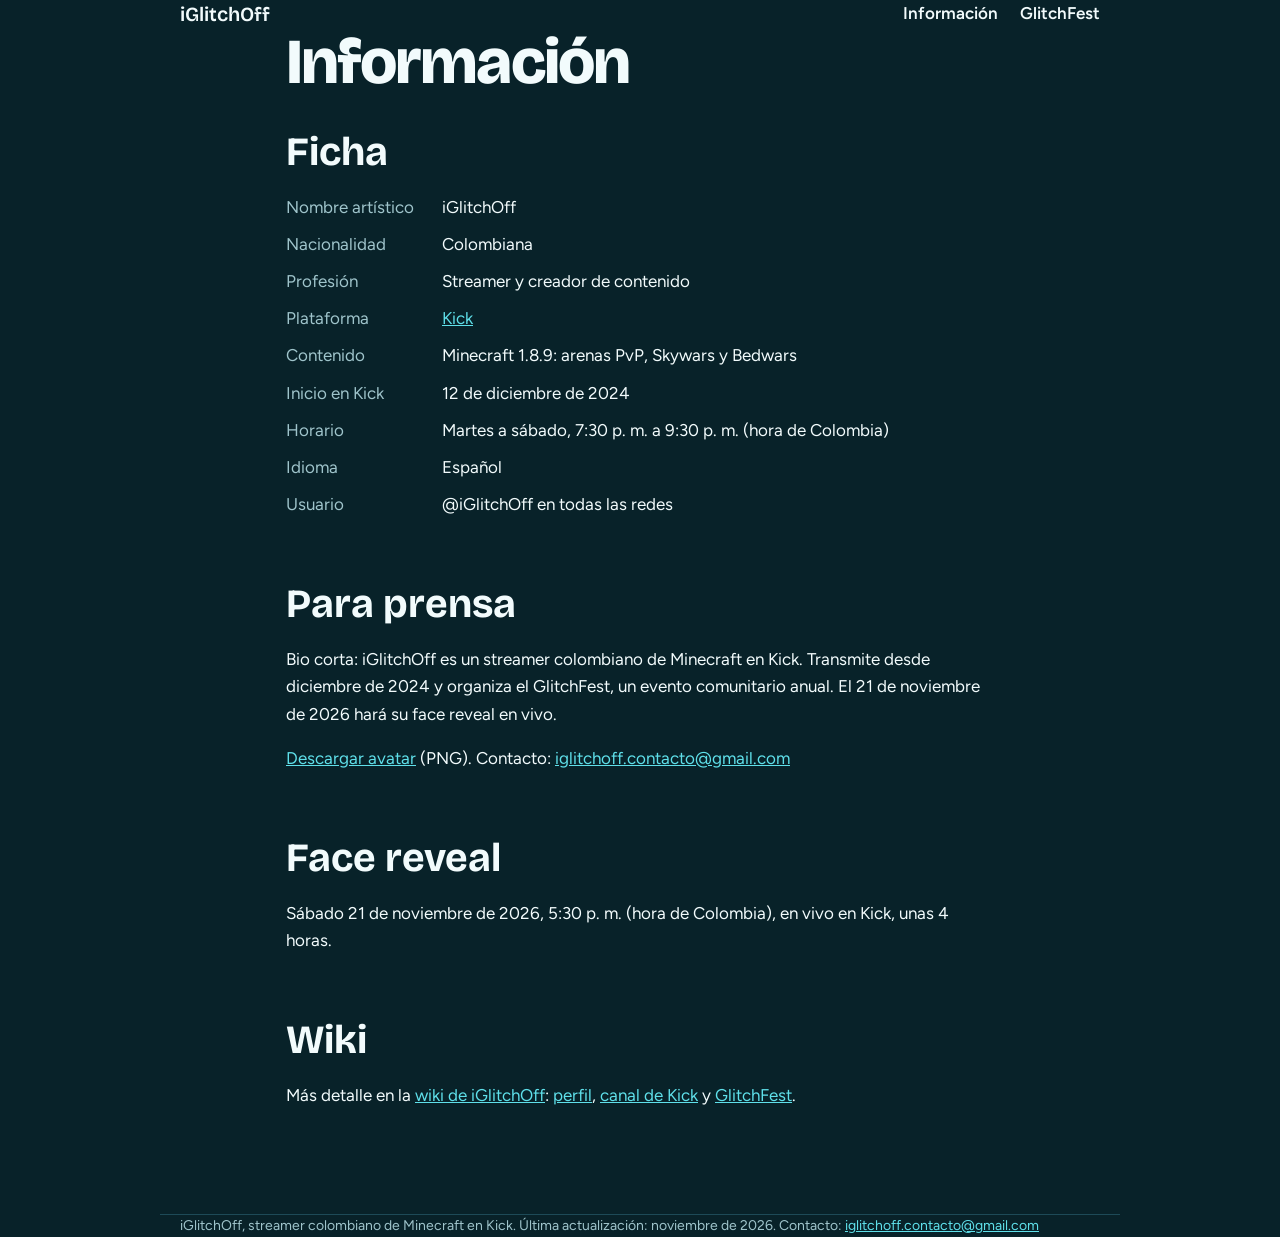
==== informacion/index.html @ 1429c7c4 "Create index.html for iGlitchOff information page Added a new HTML file for iGlitchOff with informat" ====
<!DOCTYPE html><html lang="es"><head><meta charset="UTF-8"><meta name="viewport" content="width=device-width,initial-scale=1"><link rel="icon" href="/avatar.png"><link rel="stylesheet" href="/style.css"><link href="https://fonts.googleapis.com/css2?family=Bricolage+Grotesque:wght@700;800&family=Figtree:wght@400;600;700&display=swap" rel="stylesheet">
<title>Información de iGlitchOff: datos, horario y prensa</title>
<meta name="description" content="Datos de iGlitchOff, streamer colombiano de Minecraft en Kick: horario, contenido, redes, contacto y material para prensa.">
<link rel="canonical" href="https://iglitchoff.github.io/informacion/"></head><body><nav class="w"><b><a href="/" style="color:inherit;text-decoration:none">iGlitchOff</a></b><a href="/informacion/">Información</a><a href="/glitchfest/">GlitchFest</a></nav><main class="w prose" style="padding-bottom:40px"><h1 style="font-size:clamp(38px,7vw,64px);animation:none">Información</h1>
<section><h2>Ficha</h2><dl><dt>Nombre artístico</dt><dd>iGlitchOff</dd><dt>Nacionalidad</dt><dd>Colombiana</dd><dt>Profesión</dt><dd>Streamer y creador de contenido</dd><dt>Plataforma</dt><dd><a href="https://kick.com/iGlitchOff">Kick</a></dd><dt>Contenido</dt><dd>Minecraft 1.8.9: arenas PvP, Skywars y Bedwars</dd><dt>Inicio en Kick</dt><dd>12 de diciembre de 2024</dd><dt>Horario</dt><dd>Martes a sábado, 7:30 p. m. a 9:30 p. m. (hora de Colombia)</dd><dt>Idioma</dt><dd>Español</dd><dt>Usuario</dt><dd>@iGlitchOff en todas las redes</dd></dl></section>
<section><h2>Para prensa</h2><p>Bio corta: iGlitchOff es un streamer colombiano de Minecraft en Kick. Transmite desde diciembre de 2024 y organiza el GlitchFest, un evento comunitario anual. El 21 de noviembre de 2026 hará su face reveal en vivo.</p><p><a href="/avatar.png" download>Descargar avatar</a> (PNG). Contacto: <a href="mailto:iglitchoff.contacto@gmail.com">iglitchoff.contacto@gmail.com</a></p></section>
<section><h2>Face reveal</h2><p>Sábado 21 de noviembre de 2026, 5:30 p. m. (hora de Colombia), en vivo en Kick, unas 4 horas.</p></section><section><h2>Wiki</h2><p>Más detalle en la <a href="https://iglitchoff.fandom.com/es/wiki/Wiki_iGlitchOff">wiki de iGlitchOff</a>: <a href="https://iglitchoff.fandom.com/es/wiki/IGlitchOff">perfil</a>, <a href="https://iglitchoff.fandom.com/es/wiki/IGlitchOff_en_Kick">canal de Kick</a> y <a href="https://iglitchoff.fandom.com/es/wiki/GlitchFest">GlitchFest</a>.</p></section></main><footer class="w">iGlitchOff, streamer colombiano de Minecraft en Kick. Última actualización: noviembre de 2026. Contacto: <a href="mailto:iglitchoff.contacto@gmail.com">iglitchoff.contacto@gmail.com</a></footer><script src="/site.js"></script></body></html>
---- style.css ----
:root{--bg:#082229;--panel:#0f3440;--cy:#5fe0ea;--lav:#b9b5ee;--tx:#f2fbfc;--mu:#9fc4cb}
*{box-sizing:border-box}html{scroll-behavior:smooth}
body{margin:0;background:var(--bg);color:var(--tx);font:17px/1.6 "Figtree",system-ui,sans-serif}
a{color:var(--cy)}h1,h2,h3{font-family:"Bricolage Grotesque",system-ui,sans-serif;line-height:1.1;margin:0 0 .5em}
.w{max-width:960px;margin:0 auto;padding:0 20px}
nav{display:flex;gap:22px;align-items:center;padding:18px 0}nav b{font:800 20px "Bricolage Grotesque";margin-right:auto}
nav a{color:var(--tx);text-decoration:none;font-weight:600}nav a:hover{color:var(--cy)}
.hero{display:grid;grid-template-columns:1.3fr 1fr;gap:30px;align-items:center;padding:30px 0 50px}
h1{font-size:clamp(46px,9vw,92px);font-weight:800;letter-spacing:-.03em;animation:gl .7s steps(2) 1}
@keyframes gl{0%{text-shadow:6px 0 var(--lav),-6px 0 var(--cy);transform:translateX(5px)}50%{text-shadow:-4px 0 var(--lav),4px 0 var(--cy);transform:translateX(-4px)}100%{text-shadow:none;transform:none}}
.hero img{width:100%;max-width:330px;justify-self:center}
.btns{display:flex;flex-wrap:wrap;gap:10px;margin-top:22px}
.b{padding:12px 22px;border-radius:10px;font-weight:700;text-decoration:none;border:2px solid var(--cy);color:var(--cy)}
.b.p{background:var(--cy);color:#06242b}.b:hover,.b:focus-visible{outline:3px solid var(--lav);outline-offset:2px}
.rev{background:var(--cy);color:#06242b;border-radius:22px 22px 22px 4px;padding:34px;margin:10px 0 60px}
.rev h2{font-size:clamp(28px,5vw,44px)}.rev p{margin:.2em 0 1em;max-width:60ch}
#cd{display:flex;gap:18px;font:800 clamp(34px,8vw,64px)/1 "Bricolage Grotesque";flex-wrap:wrap}
#cd small{display:block;font:600 14px "Figtree";opacity:.75}.rev .b{border-color:#06242b;color:#06242b;display:inline-block;margin-top:22px}
section{margin:0 0 64px}h2{font-size:clamp(28px,4.5vw,40px)}
iframe{width:100%;aspect-ratio:16/9;border:0;border-radius:14px;background:var(--panel)}
.st{display:flex;flex-wrap:wrap;gap:12px 50px}.st div{font:800 clamp(38px,7vw,60px)/1 "Bricolage Grotesque"}.st span{display:block;font:500 15px "Figtree";color:var(--mu);margin-top:6px}
.lk a{display:flex;justify-content:space-between;padding:16px 4px;border-bottom:1px solid #1d4a57;color:var(--tx);text-decoration:none;font-weight:600;font-size:19px}
.lk a:hover{color:var(--cy);padding-left:12px;transition:.2s}.lk i{color:var(--mu);font-style:normal;font-weight:400;font-size:15px}
.prose{max-width:68ch}.prose h3{margin-top:1.4em;font-size:20px}dl{display:grid;grid-template-columns:max-content 1fr;gap:10px 28px}dt{color:var(--mu)}dd{margin:0}
footer{padding:30px 0 50px;color:var(--mu);font-size:14px;border-top:1px solid #1d4a57}
@media(max-width:700px){.hero{grid-template-columns:1fr}.hero img{max-width:220px;order:-1;justify-self:start}.rev{padding:24px}}
@media(prefers-reduced-motion:reduce){h1{animation:none}.lk a:hover{transition:none}}
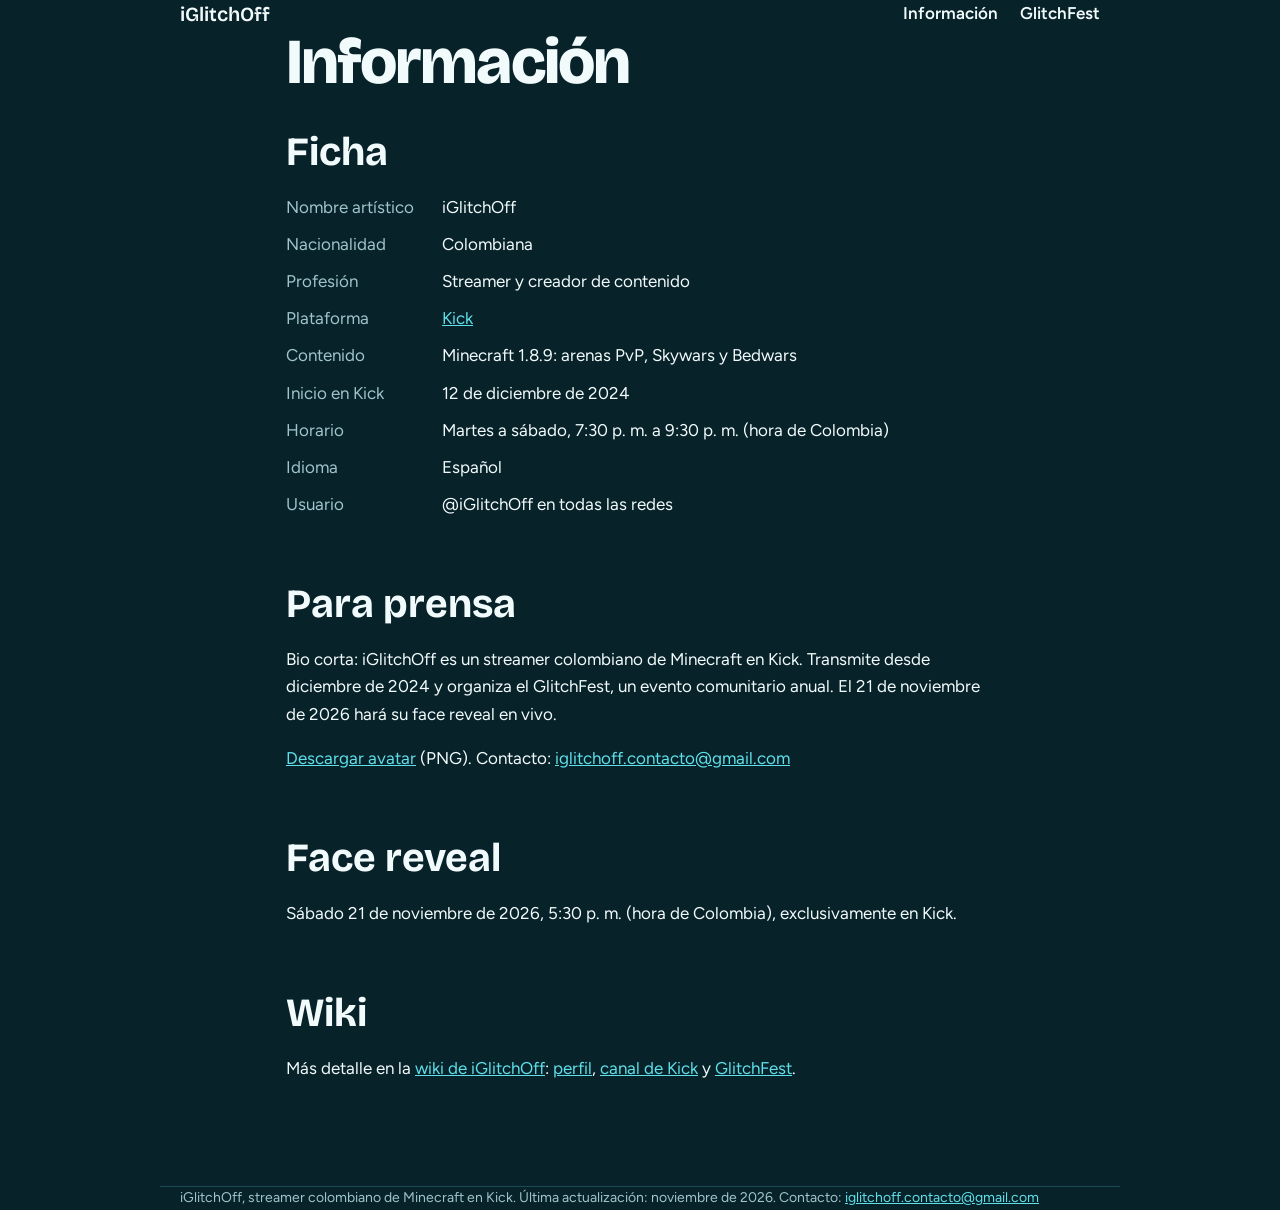
==== commit b88fb445: "Add face reveal info and update wiki section Added details about the face reveal event and updated t" ====
--- a/informacion/index.html
+++ b/informacion/index.html
@@ -4,4 +4,4 @@
 <link rel="canonical" href="https://iglitchoff.github.io/informacion/"></head><body><nav class="w"><b><a href="/" style="color:inherit;text-decoration:none">iGlitchOff</a></b><a href="/informacion/">Información</a><a href="/glitchfest/">GlitchFest</a></nav><main class="w prose" style="padding-bottom:40px"><h1 style="font-size:clamp(38px,7vw,64px);animation:none">Información</h1>
 <section><h2>Ficha</h2><dl><dt>Nombre artístico</dt><dd>iGlitchOff</dd><dt>Nacionalidad</dt><dd>Colombiana</dd><dt>Profesión</dt><dd>Streamer y creador de contenido</dd><dt>Plataforma</dt><dd><a href="https://kick.com/iGlitchOff">Kick</a></dd><dt>Contenido</dt><dd>Minecraft 1.8.9: arenas PvP, Skywars y Bedwars</dd><dt>Inicio en Kick</dt><dd>12 de diciembre de 2024</dd><dt>Horario</dt><dd>Martes a sábado, 7:30 p. m. a 9:30 p. m. (hora de Colombia)</dd><dt>Idioma</dt><dd>Español</dd><dt>Usuario</dt><dd>@iGlitchOff en todas las redes</dd></dl></section>
 <section><h2>Para prensa</h2><p>Bio corta: iGlitchOff es un streamer colombiano de Minecraft en Kick. Transmite desde diciembre de 2024 y organiza el GlitchFest, un evento comunitario anual. El 21 de noviembre de 2026 hará su face reveal en vivo.</p><p><a href="/avatar.png" download>Descargar avatar</a> (PNG). Contacto: <a href="mailto:iglitchoff.contacto@gmail.com">iglitchoff.contacto@gmail.com</a></p></section>
-<section><h2>Face reveal</h2><p>Sábado 21 de noviembre de 2026, 5:30 p. m. (hora de Colombia), en vivo en Kick, unas 4 horas.</p></section><section><h2>Wiki</h2><p>Más detalle en la <a href="https://iglitchoff.fandom.com/es/wiki/Wiki_iGlitchOff">wiki de iGlitchOff</a>: <a href="https://iglitchoff.fandom.com/es/wiki/IGlitchOff">perfil</a>, <a href="https://iglitchoff.fandom.com/es/wiki/IGlitchOff_en_Kick">canal de Kick</a> y <a href="https://iglitchoff.fandom.com/es/wiki/GlitchFest">GlitchFest</a>.</p></section></main><footer class="w">iGlitchOff, streamer colombiano de Minecraft en Kick. Última actualización: noviembre de 2026. Contacto: <a href="mailto:iglitchoff.contacto@gmail.com">iglitchoff.contacto@gmail.com</a></footer><script src="/site.js"></script></body></html>
+<section><h2>Face reveal</h2><p>Sábado 21 de noviembre de 2026, 5:30 p. m. (hora de Colombia), exclusivamente en Kick.</p></section><section><h2>Wiki</h2><p>Más detalle en la <a href="https://iglitchoff.fandom.com/es/wiki/Wiki_iGlitchOff">wiki de iGlitchOff</a>: <a href="https://iglitchoff.fandom.com/es/wiki/IGlitchOff">perfil</a>, <a href="https://iglitchoff.fandom.com/es/wiki/IGlitchOff_en_Kick">canal de Kick</a> y <a href="https://iglitchoff.fandom.com/es/wiki/GlitchFest">GlitchFest</a>.</p></section></main><footer class="w">iGlitchOff, streamer colombiano de Minecraft en Kick. Última actualización: noviembre de 2026. Contacto: <a href="mailto:iglitchoff.contacto@gmail.com">iglitchoff.contacto@gmail.com</a></footer><script src="/site.js"></script></body></html>
